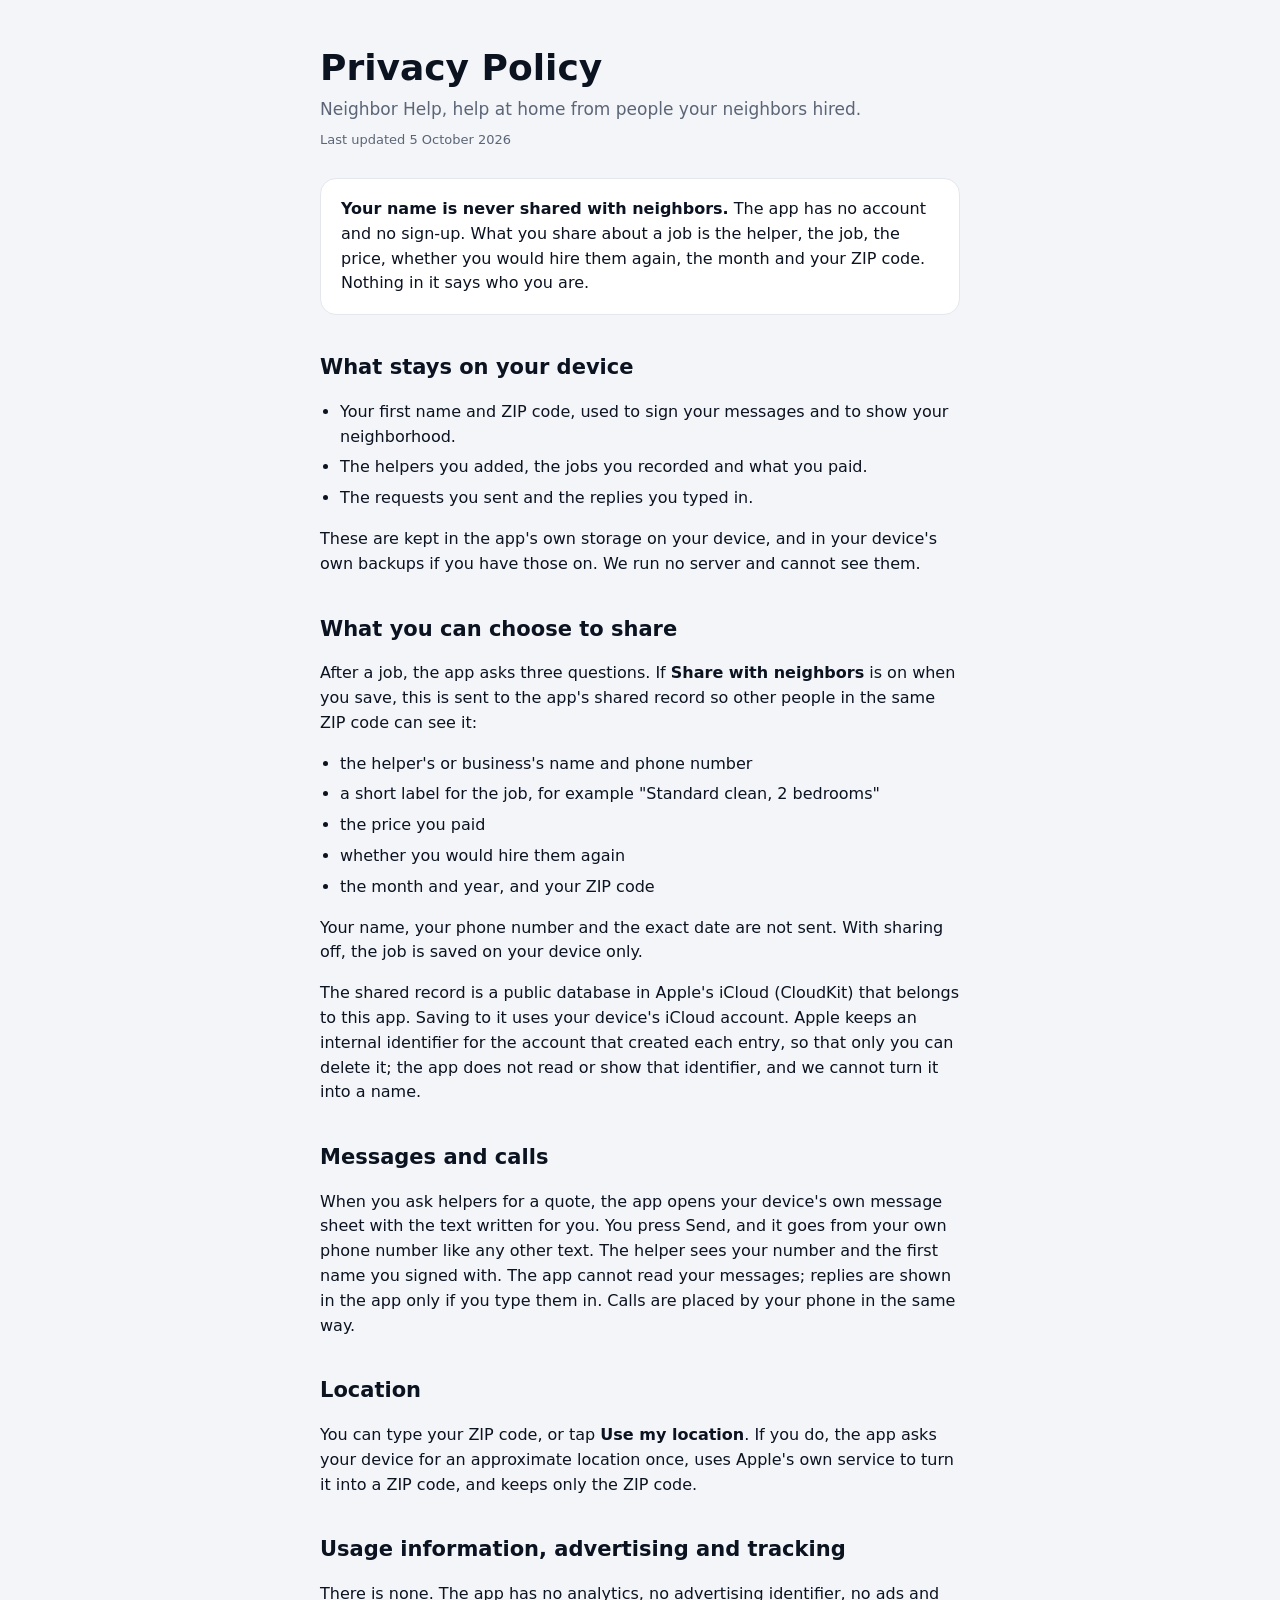
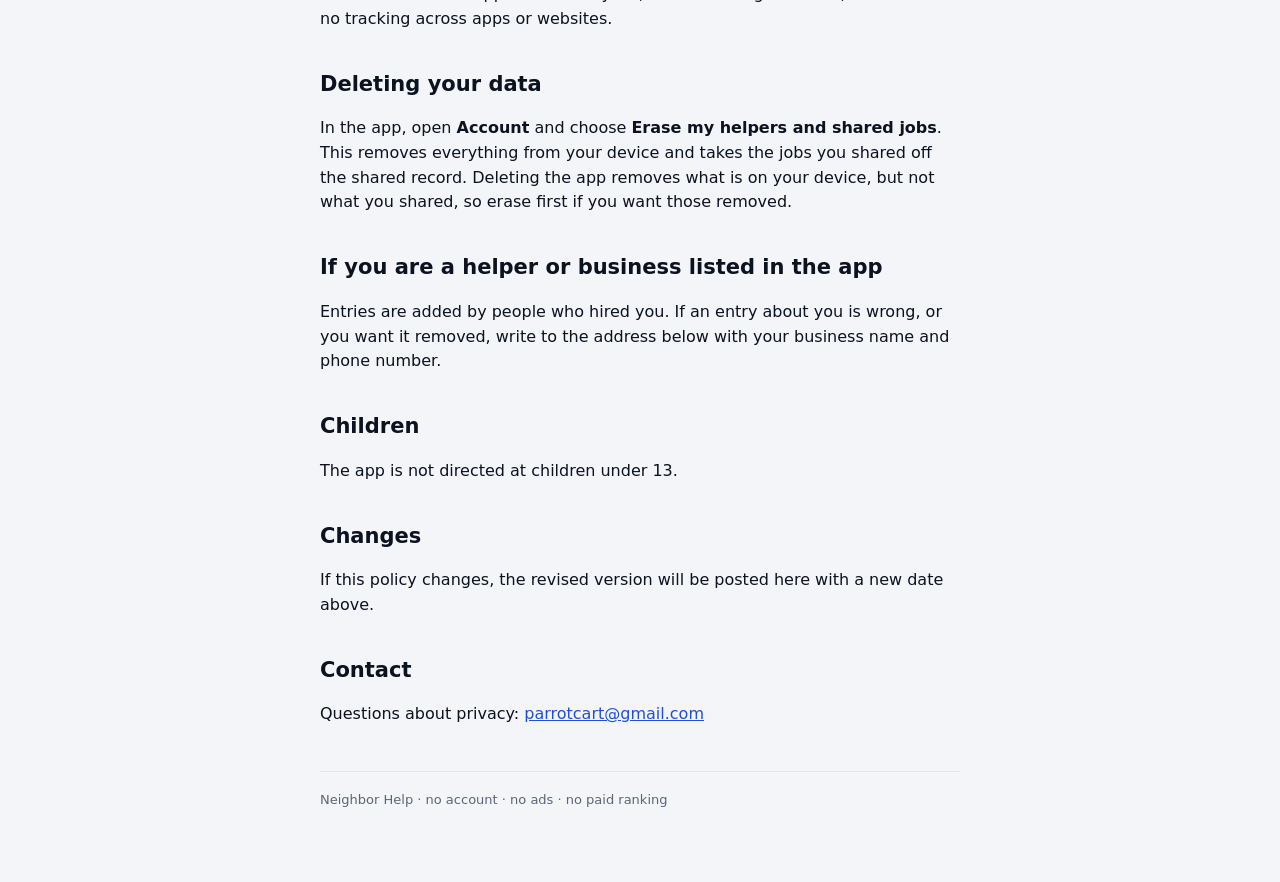
==== privacy-policy.html @ 64ba914a "Added the site pages Co-Authored-By: Claude Opus 5.5 <noreply@anthropic.com>" ====
<!doctype html>
<html lang="en">
<head>
<meta charset="utf-8">
<meta name="viewport" content="width=device-width,initial-scale=1">
<title>Privacy Policy — Neighbor Help</title>
<link rel="stylesheet" href="style.css">
</head>
<body>
<main>
<h1>Privacy Policy</h1>
<p class="lede">Neighbor Help, help at home from people your neighbors hired.</p>
<p class="updated">Last updated 5 October 2026</p>

<div class="card">
<strong>Your name is never shared with neighbors.</strong> The app has no account and no
sign-up. What you share about a job is the helper, the job, the price, whether you would
hire them again, the month and your ZIP code. Nothing in it says who you are.
</div>

<h2>What stays on your device</h2>
<ul>
<li>Your first name and ZIP code, used to sign your messages and to show your neighborhood.</li>
<li>The helpers you added, the jobs you recorded and what you paid.</li>
<li>The requests you sent and the replies you typed in.</li>
</ul>
<p>These are kept in the app's own storage on your device, and in your device's own backups
if you have those on. We run no server and cannot see them.</p>

<h2>What you can choose to share</h2>
<p>After a job, the app asks three questions. If <strong>Share with neighbors</strong> is on
when you save, this is sent to the app's shared record so other people in the same ZIP code
can see it:</p>
<ul>
<li>the helper's or business's name and phone number</li>
<li>a short label for the job, for example "Standard clean, 2 bedrooms"</li>
<li>the price you paid</li>
<li>whether you would hire them again</li>
<li>the month and year, and your ZIP code</li>
</ul>
<p>Your name, your phone number and the exact date are not sent. With sharing off, the job is
saved on your device only.</p>
<p>The shared record is a public database in Apple's iCloud (CloudKit) that belongs to this
app. Saving to it uses your device's iCloud account. Apple keeps an internal identifier for
the account that created each entry, so that only you can delete it; the app does not read
or show that identifier, and we cannot turn it into a name.</p>

<h2>Messages and calls</h2>
<p>When you ask helpers for a quote, the app opens your device's own message sheet with the
text written for you. You press Send, and it goes from your own phone number like any other
text. The helper sees your number and the first name you signed with. The app cannot read
your messages; replies are shown in the app only if you type them in. Calls are placed by
your phone in the same way.</p>

<h2>Location</h2>
<p>You can type your ZIP code, or tap <strong>Use my location</strong>. If you do, the app
asks your device for an approximate location once, uses Apple's own service to turn it into
a ZIP code, and keeps only the ZIP code.</p>

<h2>Usage information, advertising and tracking</h2>
<p>There is none. The app has no analytics, no advertising identifier, no ads and no tracking
across apps or websites.</p>

<h2>Deleting your data</h2>
<p>In the app, open <strong>Account</strong> and choose <strong>Erase my helpers and shared
jobs</strong>. This removes everything from your device and takes the jobs you shared off the
shared record. Deleting the app removes what is on your device, but not what you shared, so
erase first if you want those removed.</p>

<h2>If you are a helper or business listed in the app</h2>
<p>Entries are added by people who hired you. If an entry about you is wrong, or you want it
removed, write to the address below with your business name and phone number.</p>

<h2>Children</h2>
<p>The app is not directed at children under 13.</p>

<h2>Changes</h2>
<p>If this policy changes, the revised version will be posted here with a new date above.</p>

<h2>Contact</h2>
<p>Questions about privacy: <a href="mailto:parrotcart@gmail.com">parrotcart@gmail.com</a></p>

<footer>Neighbor Help · no account · no ads · no paid ranking</footer>
</main>
</body>
</html>
---- style.css ----
/* The app's own colours. */
:root{
  --ground:#F3F5F8; --surface:#fff; --line:#E3E7ED; --ink:#0B1220;
  --muted:#5B6576; --accent-ink:#1E4FD8;
}
*{box-sizing:border-box}
body{
  margin:0;padding:0 20px;background:var(--ground);color:var(--ink);
  font:16px/1.55 system-ui,-apple-system,sans-serif;
}
main{max-width:640px;margin:0 auto;padding:48px 0 72px}
h1{font-size:36px;line-height:1.1;margin:0 0 8px}
h2{font-size:21px;margin:36px 0 10px}
p,li{color:var(--ink)}
.lede{color:var(--muted);font-size:17px;margin:0 0 8px}
.updated{color:var(--muted);font-size:13px;margin:0 0 28px}
a{color:var(--accent-ink)}
code{font-size:14px}
ul,ol{padding-left:20px}
li{margin:6px 0}
.card{background:var(--surface);border:1px solid var(--line);border-radius:16px;padding:18px 20px;margin:22px 0}
footer{border-top:1px solid var(--line);margin-top:44px;padding-top:18px;color:var(--muted);font-size:13px}
@media (prefers-color-scheme:dark){
  :root{--ground:#111416;--surface:#1A1E21;--line:#2A3035;--ink:#EEF0F2;--muted:#A5ACB3;--accent-ink:#8FAEFF}
}
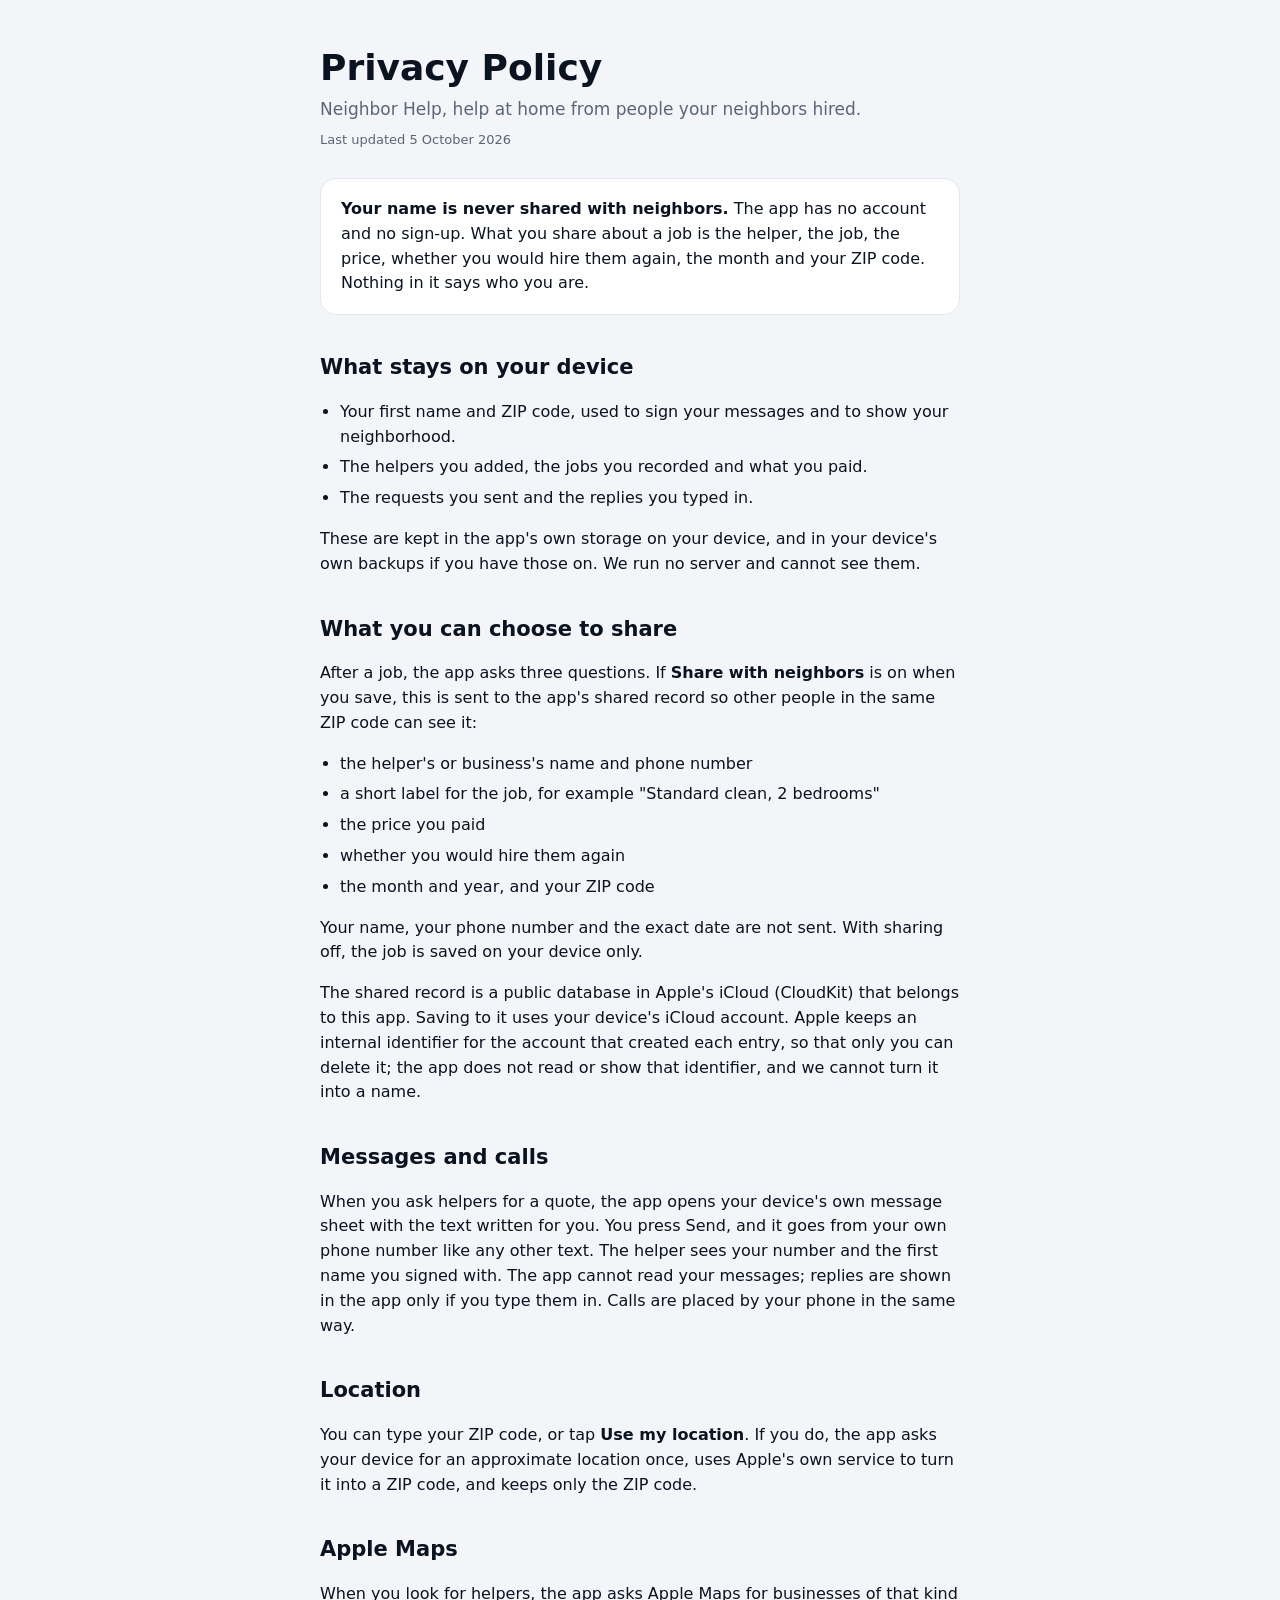
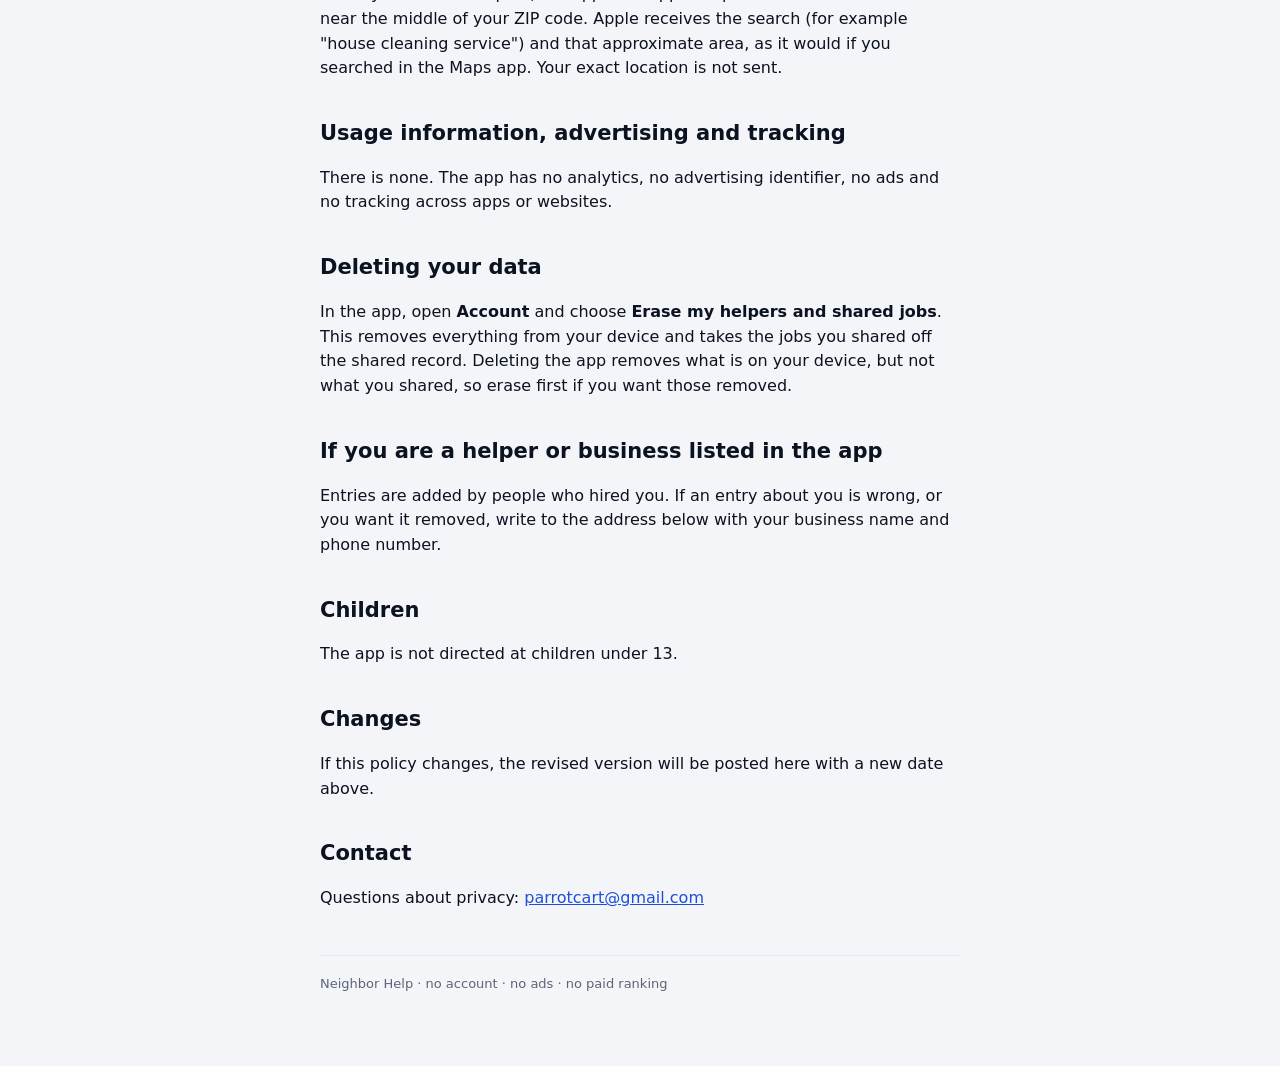
==== commit d2ef8040: "Said what the Apple Maps search sends Co-Authored-By: Claude Opus 5.5 <noreply@anthropic.com>" ====
--- a/privacy-policy.html
+++ b/privacy-policy.html
@@ -57,6 +57,12 @@
 asks your device for an approximate location once, uses Apple's own service to turn it into
 a ZIP code, and keeps only the ZIP code.</p>
 
+<h2>Apple Maps</h2>
+<p>When you look for helpers, the app asks Apple Maps for businesses of that kind near the
+middle of your ZIP code. Apple receives the search (for example "house cleaning service") and
+that approximate area, as it would if you searched in the Maps app. Your exact location is not
+sent.</p>
+
 <h2>Usage information, advertising and tracking</h2>
 <p>There is none. The app has no analytics, no advertising identifier, no ads and no tracking
 across apps or websites.</p>
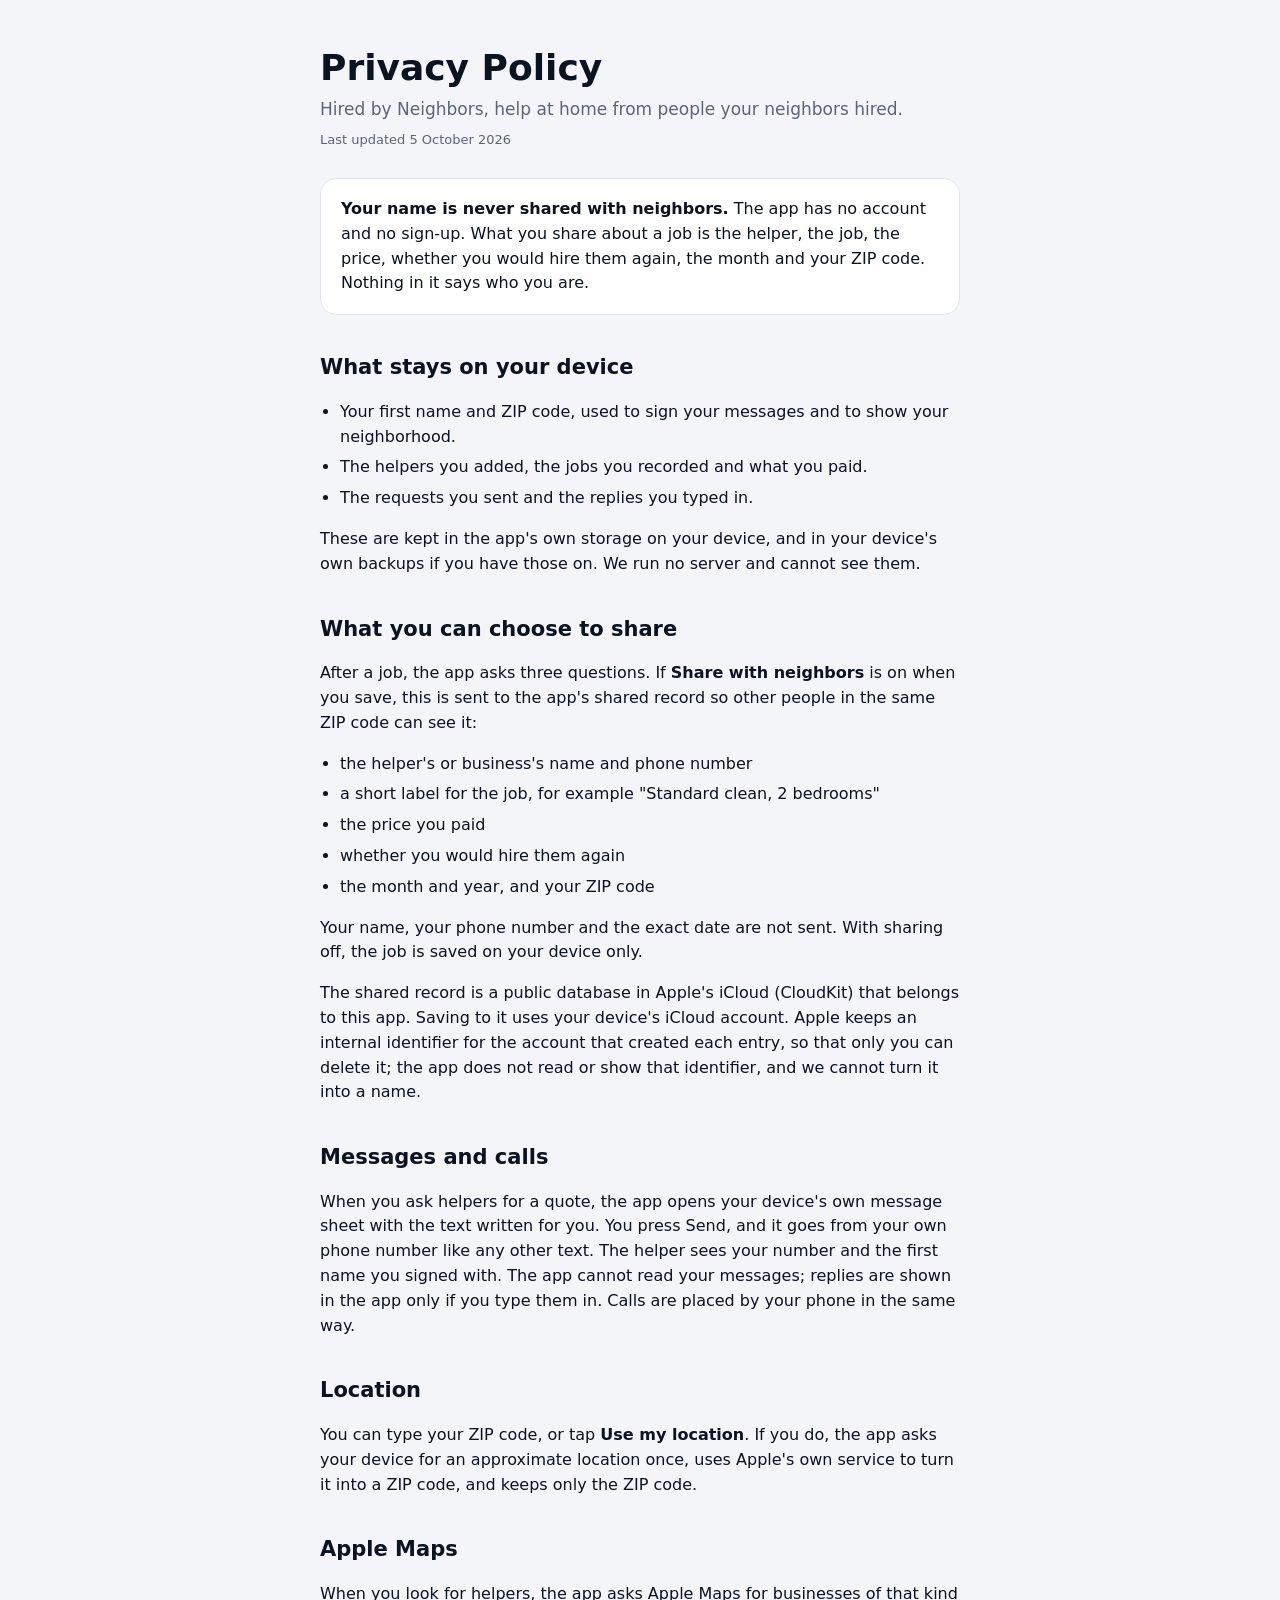
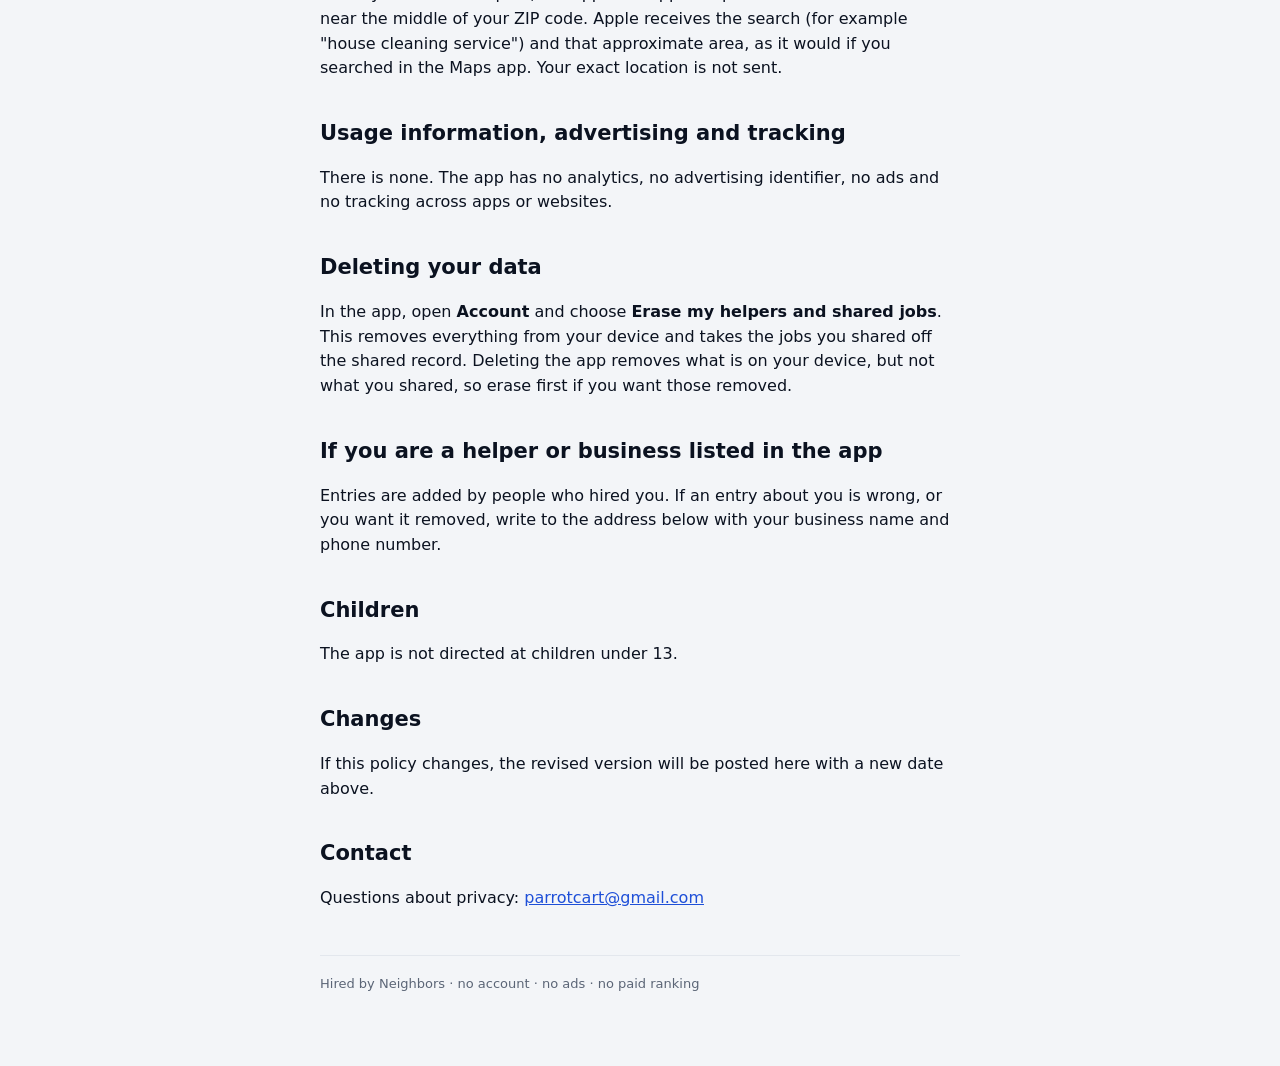
==== commit 92a606d1: "Called the app Hired by Neighbors Co-Authored-By: Claude Opus 5.5 <noreply@anthropic.com>" ====
--- a/privacy-policy.html
+++ b/privacy-policy.html
@@ -3,13 +3,13 @@
 <head>
 <meta charset="utf-8">
 <meta name="viewport" content="width=device-width,initial-scale=1">
-<title>Privacy Policy — Neighbor Help</title>
+<title>Privacy Policy — Hired by Neighbors</title>
 <link rel="stylesheet" href="style.css">
 </head>
 <body>
 <main>
 <h1>Privacy Policy</h1>
-<p class="lede">Neighbor Help, help at home from people your neighbors hired.</p>
+<p class="lede">Hired by Neighbors, help at home from people your neighbors hired.</p>
 <p class="updated">Last updated 5 October 2026</p>
 
 <div class="card">
@@ -86,7 +86,7 @@
 <h2>Contact</h2>
 <p>Questions about privacy: <a href="mailto:parrotcart@gmail.com">parrotcart@gmail.com</a></p>
 
-<footer>Neighbor Help · no account · no ads · no paid ranking</footer>
+<footer>Hired by Neighbors · no account · no ads · no paid ranking</footer>
 </main>
 </body>
 </html>
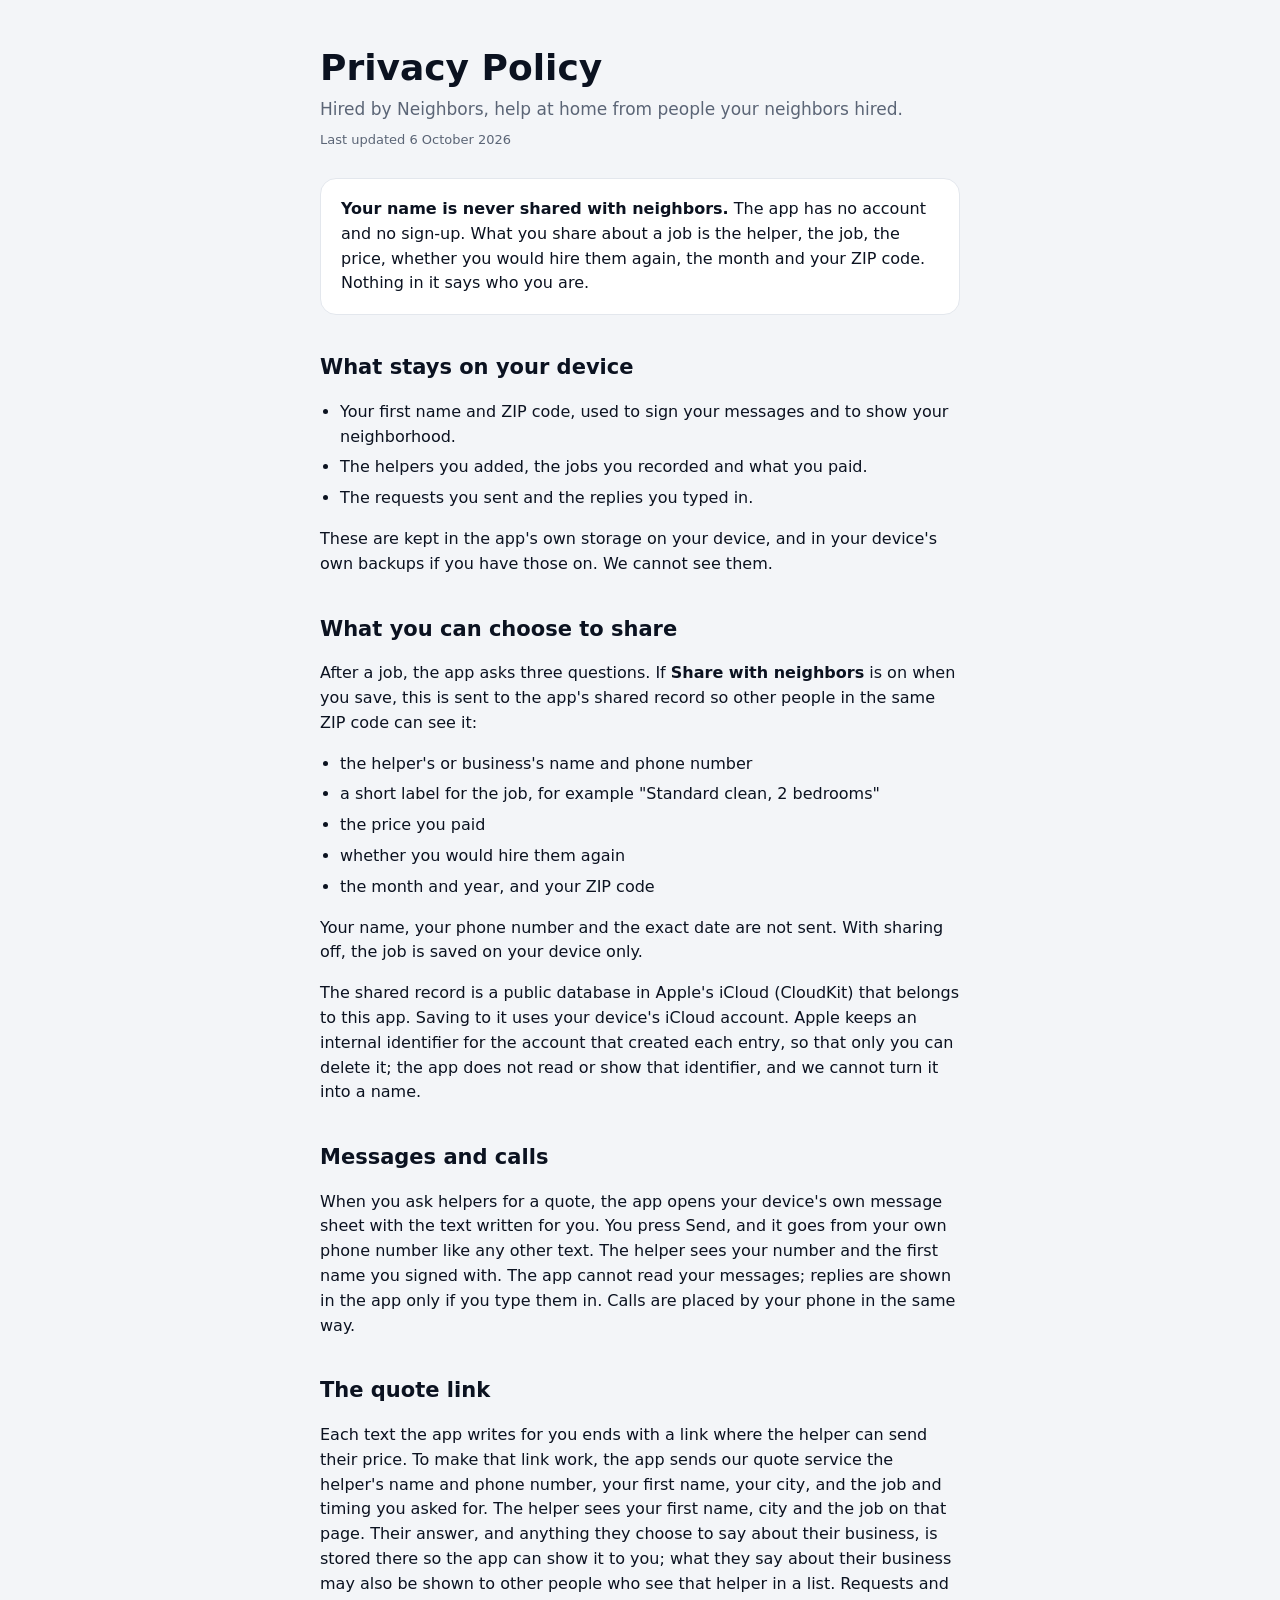
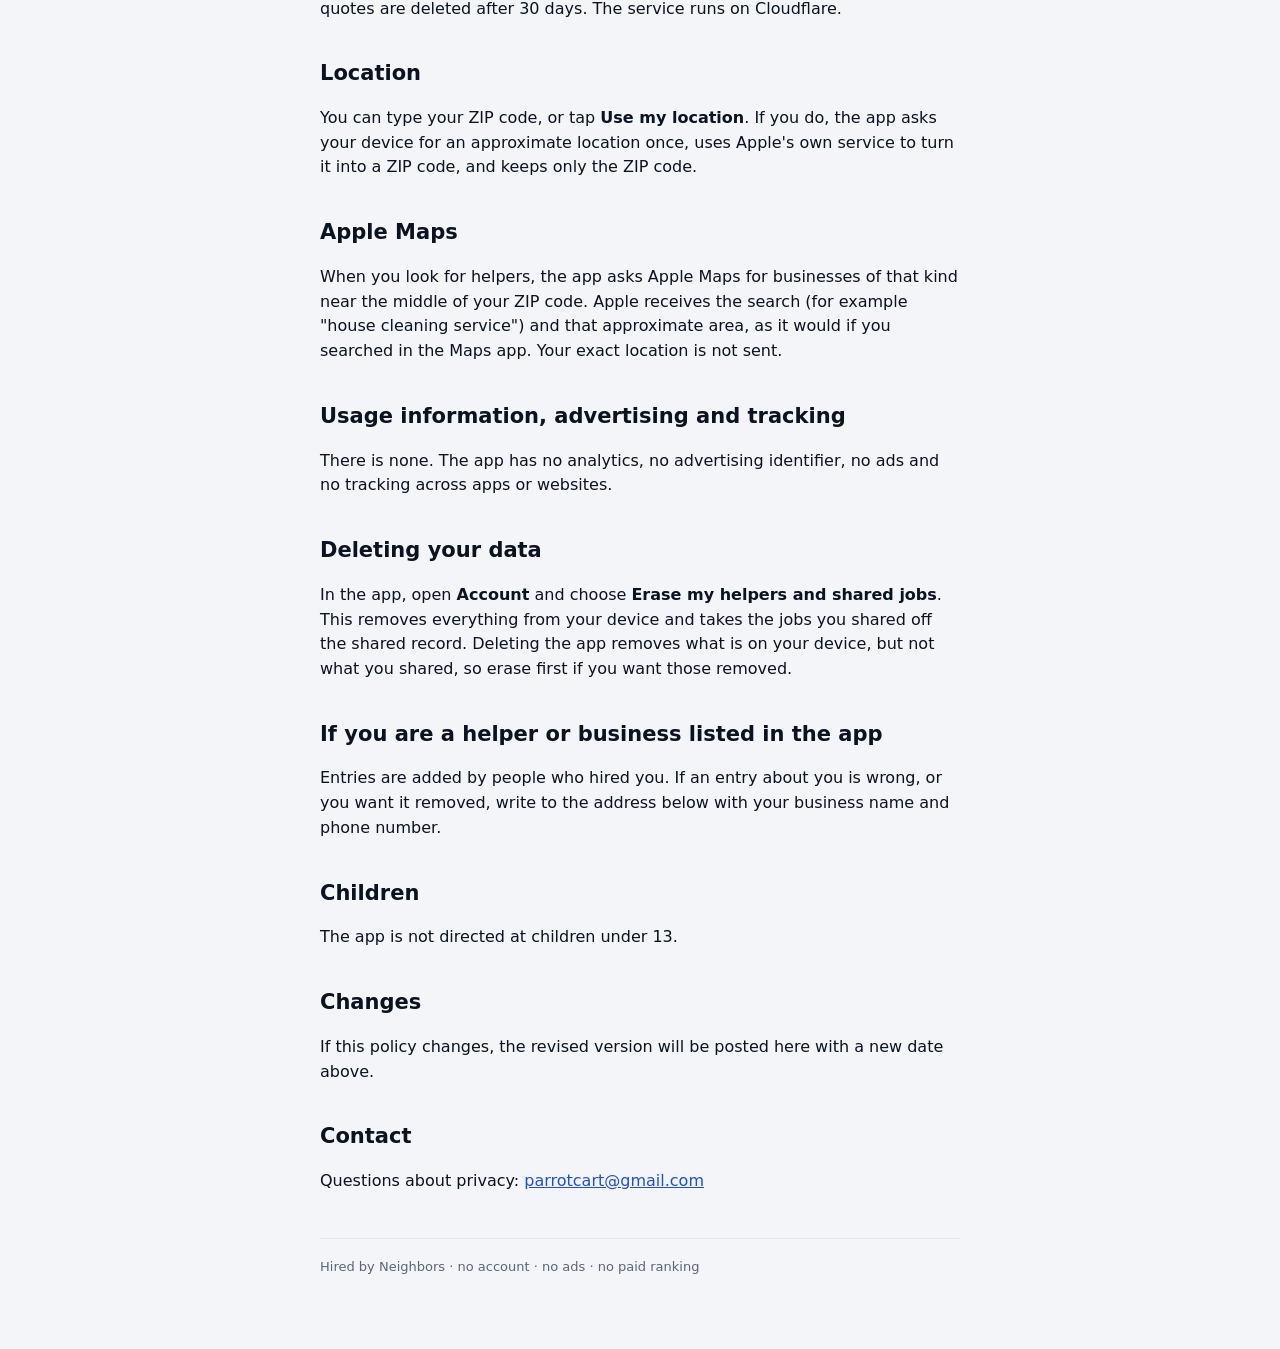
==== commit 9679b2c3: "Said what the quote link sends Co-Authored-By: Claude Opus 5.5 <noreply@anthropic.com>" ====
--- a/privacy-policy.html
+++ b/privacy-policy.html
@@ -10,7 +10,7 @@
 <main>
 <h1>Privacy Policy</h1>
 <p class="lede">Hired by Neighbors, help at home from people your neighbors hired.</p>
-<p class="updated">Last updated 5 October 2026</p>
+<p class="updated">Last updated 6 October 2026</p>
 
 <div class="card">
 <strong>Your name is never shared with neighbors.</strong> The app has no account and no
@@ -25,7 +25,7 @@
 <li>The requests you sent and the replies you typed in.</li>
 </ul>
 <p>These are kept in the app's own storage on your device, and in your device's own backups
-if you have those on. We run no server and cannot see them.</p>
+if you have those on. We cannot see them.</p>
 
 <h2>What you can choose to share</h2>
 <p>After a job, the app asks three questions. If <strong>Share with neighbors</strong> is on
@@ -51,6 +51,15 @@
 text. The helper sees your number and the first name you signed with. The app cannot read
 your messages; replies are shown in the app only if you type them in. Calls are placed by
 your phone in the same way.</p>
+
+<h2>The quote link</h2>
+<p>Each text the app writes for you ends with a link where the helper can send their price. To
+make that link work, the app sends our quote service the helper's name and phone number, your
+first name, your city, and the job and timing you asked for. The helper sees your first name,
+city and the job on that page. Their answer, and anything they choose to say about their
+business, is stored there so the app can show it to you; what they say about their business may
+also be shown to other people who see that helper in a list. Requests and quotes are deleted
+after 30 days. The service runs on Cloudflare.</p>
 
 <h2>Location</h2>
 <p>You can type your ZIP code, or tap <strong>Use my location</strong>. If you do, the app
